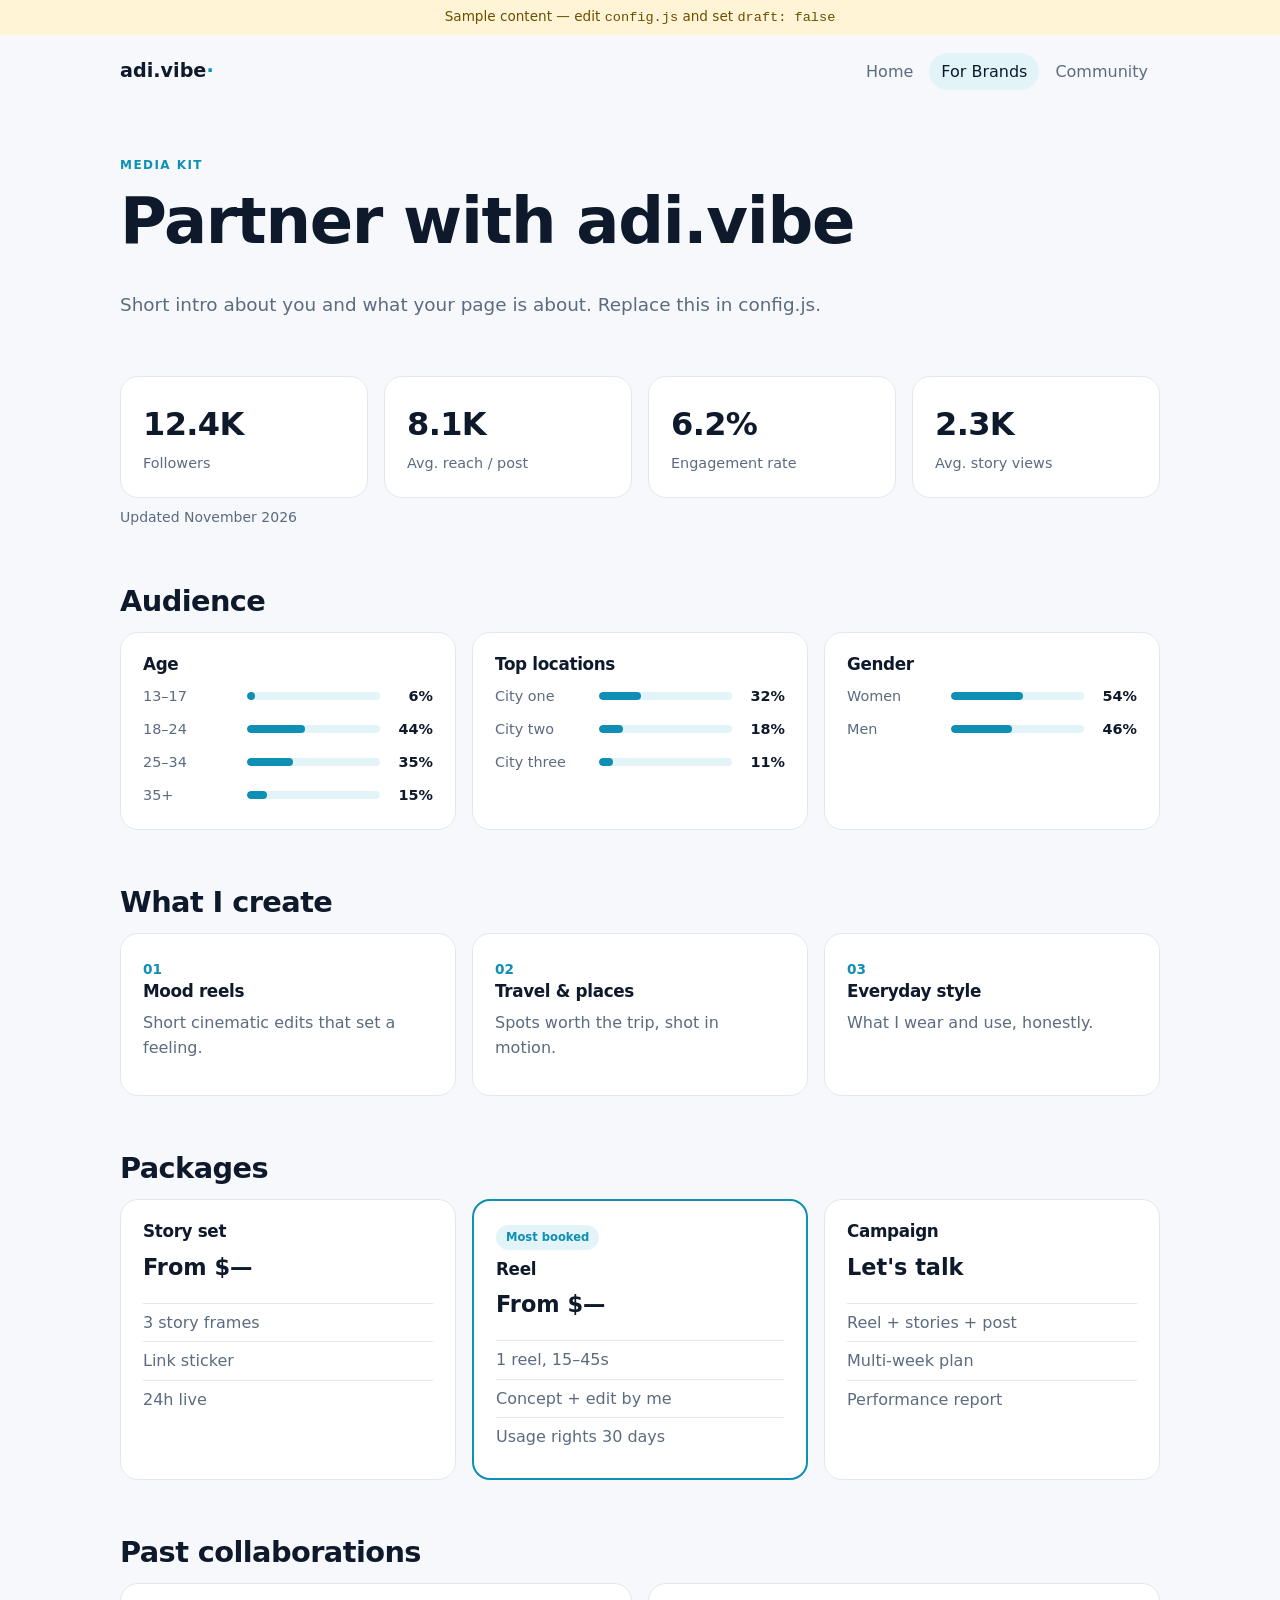
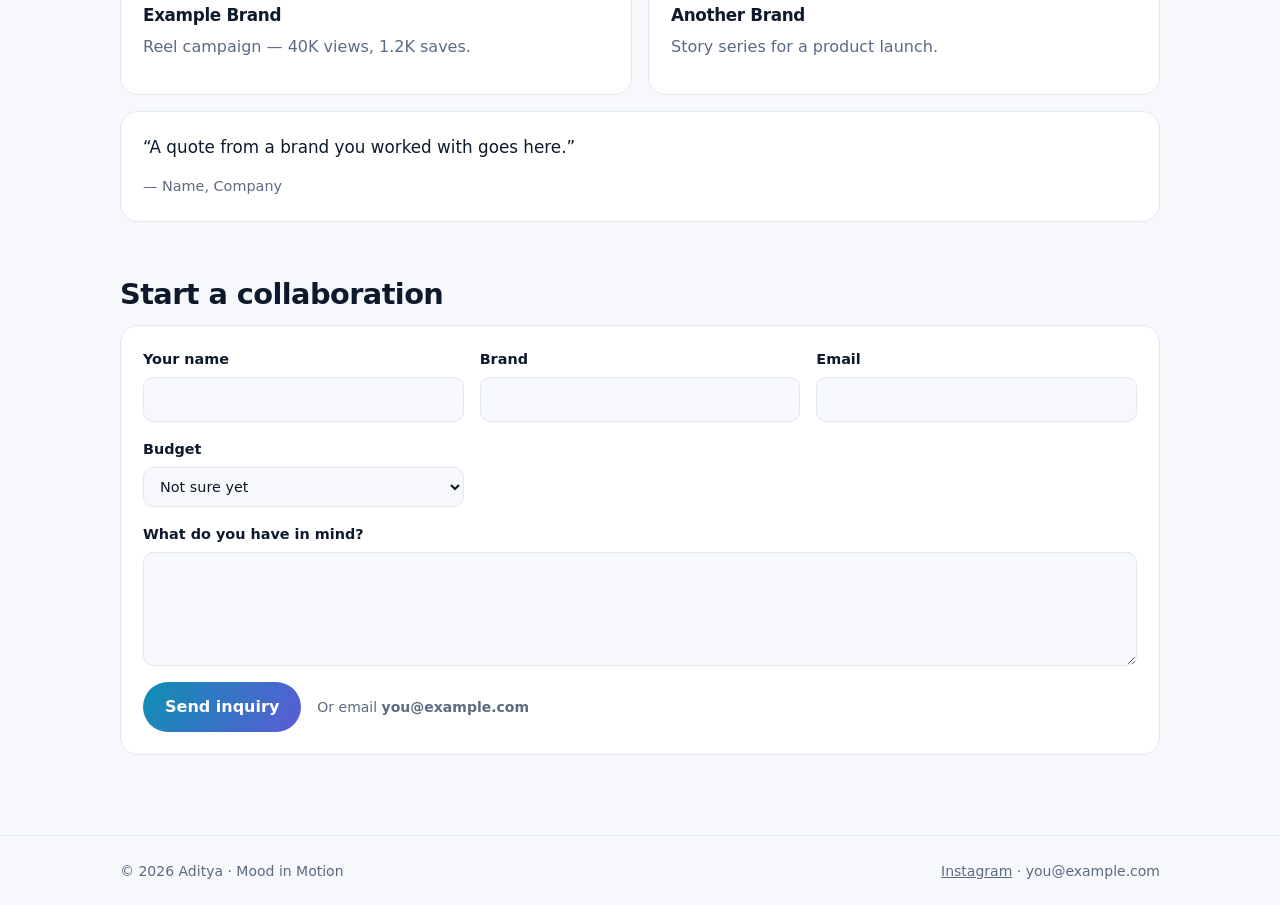
==== brands.html @ fda82de6 "Add adi.vibe website: home, brand media kit, and community hub Co-Authored-By: Claude Opus 5.5 <nore" ====
<!doctype html>
<html lang="en">
<head>
  <meta charset="utf-8">
  <meta name="viewport" content="width=device-width, initial-scale=1">
  <title>For Brands · adi.vibe</title>
  <link rel="stylesheet" href="styles.css">
</head>
<body data-page="brands">
  <header id="header"></header>

  <main class="wrap">
    <section class="page-head">
      <p class="eyebrow">Media kit</p>
      <h1>Partner with <span data-text="handle"></span></h1>
      <p class="lede" data-text="bio"></p>
    </section>

    <section>
      <div class="stats" id="stats"></div>
      <p class="muted small" id="stats-updated"></p>
    </section>

    <section>
      <h2>Audience</h2>
      <div class="grid three" id="audience"></div>
    </section>

    <section>
      <h2>What I create</h2>
      <div class="grid three" id="pillars"></div>
    </section>

    <section>
      <h2>Packages</h2>
      <div class="grid three" id="packages"></div>
    </section>

    <section>
      <h2>Past collaborations</h2>
      <div class="grid two" id="collabs"></div>
      <div class="grid two" id="testimonials"></div>
    </section>

    <section id="contact">
      <h2>Start a collaboration</h2>
      <form class="card form" id="inquiry">
        <label>Your name<input name="name" required></label>
        <label>Brand<input name="brand" required></label>
        <label>Email<input name="email" type="email" required></label>
        <label>Budget
          <select name="budget">
            <option>Not sure yet</option>
            <option>Under $500</option>
            <option>$500 – $2,000</option>
            <option>$2,000+</option>
          </select>
        </label>
        <label class="full">What do you have in mind?<textarea name="message" rows="4" required></textarea></label>
        <div class="full form-foot">
          <button class="btn" type="submit">Send inquiry</button>
          <span class="muted small">Or email <b id="inquiry-email"></b></span>
        </div>
        <p class="full muted small" id="inquiry-note" hidden>Your mail app should open with the message ready to send.</p>
      </form>
    </section>
  </main>

  <footer id="footer"></footer>
  <script src="config.js"></script>
  <script src="app.js"></script>
</body>
</html>
---- styles.css ----
:root {
  --bg: #f6f8fb;
  --surface: #ffffff;
  --text: #0e1a2b;
  --muted: #5b6b80;
  --line: #e2e8f0;
  --accent: #0e8fb3;
  --accent-2: #5b5bd6;
  --accent-soft: #e3f4f9;
  --radius: 18px;
  color-scheme: light;
}
@media (prefers-color-scheme: dark) {
  :root {
    --bg: #07111f;
    --surface: #0f1d30;
    --text: #e8eef6;
    --muted: #93a3b8;
    --line: #1e2f47;
    --accent: #3cc6e8;
    --accent-2: #8b8bff;
    --accent-soft: #10304a;
    color-scheme: dark;
  }
}

* { box-sizing: border-box; }
body {
  margin: 0;
  font: 16px/1.6 system-ui, -apple-system, "Segoe UI", Roboto, sans-serif;
  background: var(--bg);
  color: var(--text);
}
a { color: inherit; }
h1, h2, h3 { line-height: 1.15; margin: 0 0 .5em; letter-spacing: -.02em; }
h1 { font-size: clamp(2.2rem, 6vw, 4rem); }
h2 { font-size: clamp(1.4rem, 3vw, 1.8rem); }
h3 { font-size: 1.05rem; }
p { margin: 0 0 .75em; }
.wrap { max-width: 1080px; margin: 0 auto; padding-inline: 20px; }
.muted { color: var(--muted); }
.small { font-size: .875rem; }
.eyebrow { text-transform: uppercase; letter-spacing: .12em; font-size: .75rem; font-weight: 600; color: var(--accent); margin-bottom: .75em; }
.lede { font-size: 1.15rem; color: var(--muted); max-width: 60ch; }
main section { margin-block: 56px; }

/* Header / footer */
.draft { background: #fff4d6; color: #6b4e00; text-align: center; font-size: .85rem; padding: 6px 16px; }
.nav { display: flex; align-items: center; justify-content: space-between; flex-wrap: wrap; gap: 12px; padding-block: 18px; }
.logo { font-weight: 800; font-size: 1.2rem; text-decoration: none; }
.logo span { color: var(--accent); }
.nav-links { display: flex; gap: 4px; flex-wrap: wrap; }
.nav-links a { text-decoration: none; padding: 6px 12px; border-radius: 999px; color: var(--muted); }
.nav-links a:hover { color: var(--text); }
.nav-links a[aria-current="page"] { background: var(--accent-soft); color: var(--text); }
footer { border-top: 1px solid var(--line); margin-top: 80px; color: var(--muted); font-size: .875rem; }
.footer-row { display: flex; justify-content: space-between; flex-wrap: wrap; gap: 8px; padding-block: 24px; }

/* Buttons */
.btn {
  display: inline-block; border: 0; cursor: pointer; text-decoration: none; font: inherit; font-weight: 600;
  padding: 12px 22px; border-radius: 999px; color: #fff;
  background: linear-gradient(120deg, var(--accent), var(--accent-2));
}
.btn.ghost { background: transparent; color: var(--text); border: 1.5px solid var(--line); }
.btn.ghost:hover { border-color: var(--accent); }

/* Home */
.hero { padding-block: 72px 32px; }
.wave { display: inline-block; margin-left: .2em; animation: drift 4s ease-in-out infinite; }
@keyframes drift { 50% { transform: translate(6px, -4px) rotate(6deg); } }
@media (prefers-reduced-motion: reduce) { .wave { animation: none; } }
.doors { display: grid; grid-template-columns: repeat(auto-fit, minmax(280px, 1fr)); gap: 20px; }
.door {
  position: relative; overflow: hidden; text-decoration: none; padding: 36px; border-radius: 24px;
  min-height: 300px; display: flex; flex-direction: column; justify-content: flex-end; color: #fff;
  transition: transform .2s ease;
}
.door:hover { transform: translateY(-4px); }
.door .eyebrow { color: rgba(255,255,255,.8); }
.door p { color: rgba(255,255,255,.85); max-width: 40ch; }
.door .arrow { font-weight: 600; margin-top: 8px; }
.door.brands { background: linear-gradient(150deg, #0b3a5c, #0e8fb3 70%, #42d0d8); }
.door.community { background: linear-gradient(150deg, #2b1f6b, #5b5bd6 65%, #c56fd8); }

/* Cards & grids */
.page-head { margin-block: 48px 24px; }
.grid { display: grid; gap: 16px; }
.grid.two { grid-template-columns: repeat(auto-fit, minmax(260px, 1fr)); }
.grid.three { grid-template-columns: repeat(auto-fit, minmax(240px, 1fr)); }
.grid + .grid { margin-top: 16px; }
.card { background: var(--surface); border: 1px solid var(--line); border-radius: var(--radius); padding: 22px; text-decoration: none; display: block; }
a.card:hover { border-color: var(--accent); }
.card p { color: var(--muted); }
.tag { display: inline-block; font-size: .72rem; font-weight: 600; padding: 3px 10px; border-radius: 999px; background: var(--accent-soft); color: var(--accent); margin-bottom: 10px; }

/* Brands */
.stats { display: grid; grid-template-columns: repeat(auto-fit, minmax(160px, 1fr)); gap: 16px; margin-bottom: 8px; }
.stat { background: var(--surface); border: 1px solid var(--line); border-radius: var(--radius); padding: 22px; }
.stat b { display: block; font-size: 2rem; letter-spacing: -.02em; }
.stat span { color: var(--muted); font-size: .9rem; }
.bar { display: grid; grid-template-columns: 6.5em 1fr 3em; align-items: center; gap: 10px; font-size: .9rem; margin-top: 10px; }
.bar span { color: var(--muted); overflow: hidden; text-overflow: ellipsis; white-space: nowrap; }
.bar i { height: 8px; background: var(--accent-soft); border-radius: 999px; overflow: hidden; }
.bar em { display: block; height: 100%; background: var(--accent); border-radius: 999px; }
.bar b { text-align: right; font-weight: 600; }
.pillar .num { font-weight: 800; color: var(--accent); font-size: .85rem; }
.package ul { list-style: none; padding: 0; margin: 0; }
.package li { padding: 6px 0; border-top: 1px solid var(--line); color: var(--muted); }
.package .price { font-size: 1.4rem; font-weight: 700; color: var(--text); }
.package.featured { border: 2px solid var(--accent); }
blockquote { margin: 0; }
blockquote p { font-size: 1.05rem; color: var(--text) !important; }
cite { color: var(--muted); font-style: normal; font-size: .9rem; }

.form { display: grid; grid-template-columns: repeat(auto-fit, minmax(240px, 1fr)); gap: 16px; }
.form label { display: grid; gap: 6px; font-size: .9rem; font-weight: 600; }
.form .full { grid-column: 1 / -1; }
.form input, .form select, .form textarea {
  font: inherit; font-weight: 400; padding: 10px 12px; border-radius: 10px;
  border: 1px solid var(--line); background: var(--bg); color: var(--text);
}
.form input:focus, .form select:focus, .form textarea:focus { outline: 2px solid var(--accent); outline-offset: 1px; }
.form-foot { display: flex; align-items: center; gap: 16px; flex-wrap: wrap; }

/* Community */
.links { display: grid; gap: 12px; max-width: 640px; }
.pill-link {
  display: flex; justify-content: space-between; align-items: center; gap: 12px; flex-wrap: wrap;
  padding: 16px 22px; border-radius: 999px; background: var(--surface); border: 1px solid var(--line); text-decoration: none;
}
a.pill-link:hover { border-color: var(--accent); }
.pill-link span { color: var(--muted); font-size: .9rem; }
.post .thumb { aspect-ratio: 4 / 5; border-radius: 12px; margin-bottom: 14px; }
.t0 { background: linear-gradient(160deg, #0b3a5c, #42d0d8); }
.t1 { background: linear-gradient(160deg, #2b1f6b, #c56fd8); }
.t2 { background: linear-gradient(160deg, #0e8fb3, #f2b880); }
.filters { display: flex; gap: 8px; flex-wrap: wrap; margin-bottom: 16px; }
.filters button {
  font: inherit; font-size: .9rem; cursor: pointer; padding: 6px 14px; border-radius: 999px;
  border: 1px solid var(--line); background: var(--surface); color: var(--muted);
}
.filters button[aria-pressed="true"] { background: var(--text); color: var(--bg); border-color: var(--text); }
.faq { display: grid; gap: 10px; max-width: 760px; }
.faq summary { cursor: pointer; font-weight: 600; }
.faq details p { margin: 12px 0 0; }
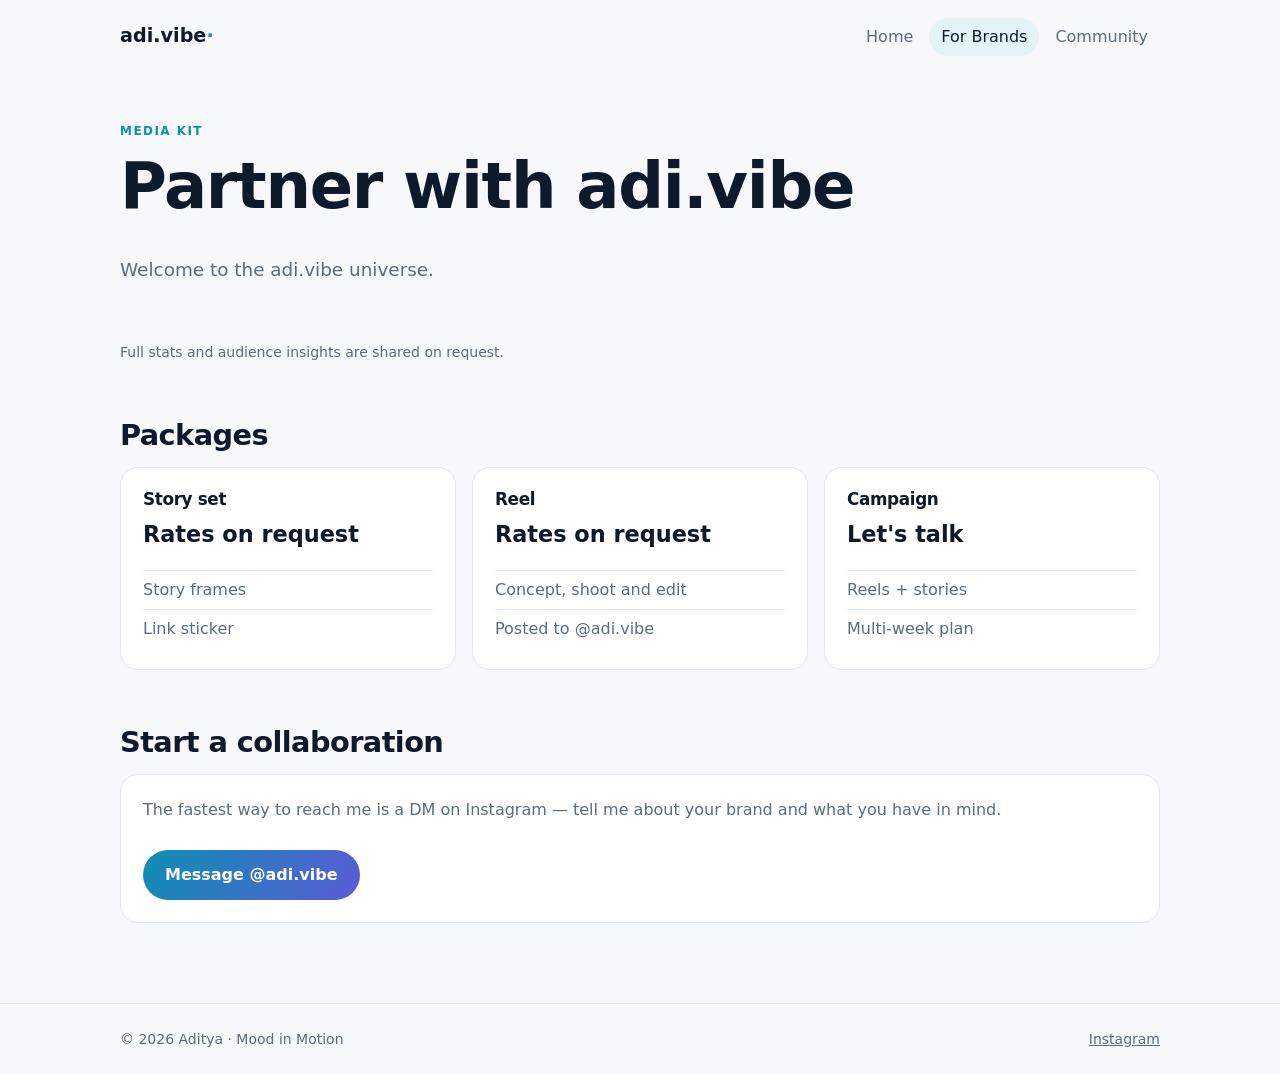
==== commit 7d746bd1: "Use only verified profile info; hide empty sections, DM fallback for brands Co-Authored-By: Claude O" ====
--- a/brands.html
+++ b/brands.html
@@ -63,6 +63,10 @@
         </div>
         <p class="full muted small" id="inquiry-note" hidden>Your mail app should open with the message ready to send.</p>
       </form>
+      <div class="card form-foot" id="dm" hidden>
+        <p>The fastest way to reach me is a DM on Instagram — tell me about your brand and what you have in mind.</p>
+        <a class="btn" target="_blank" rel="noopener">Message @adi.vibe</a>
+      </div>
     </section>
   </main>
 
--- a/styles.css
+++ b/styles.css
@@ -25,6 +25,7 @@
 }
 
 * { box-sizing: border-box; }
+[hidden] { display: none !important; }
 body {
   margin: 0;
   font: 16px/1.6 system-ui, -apple-system, "Segoe UI", Roboto, sans-serif;
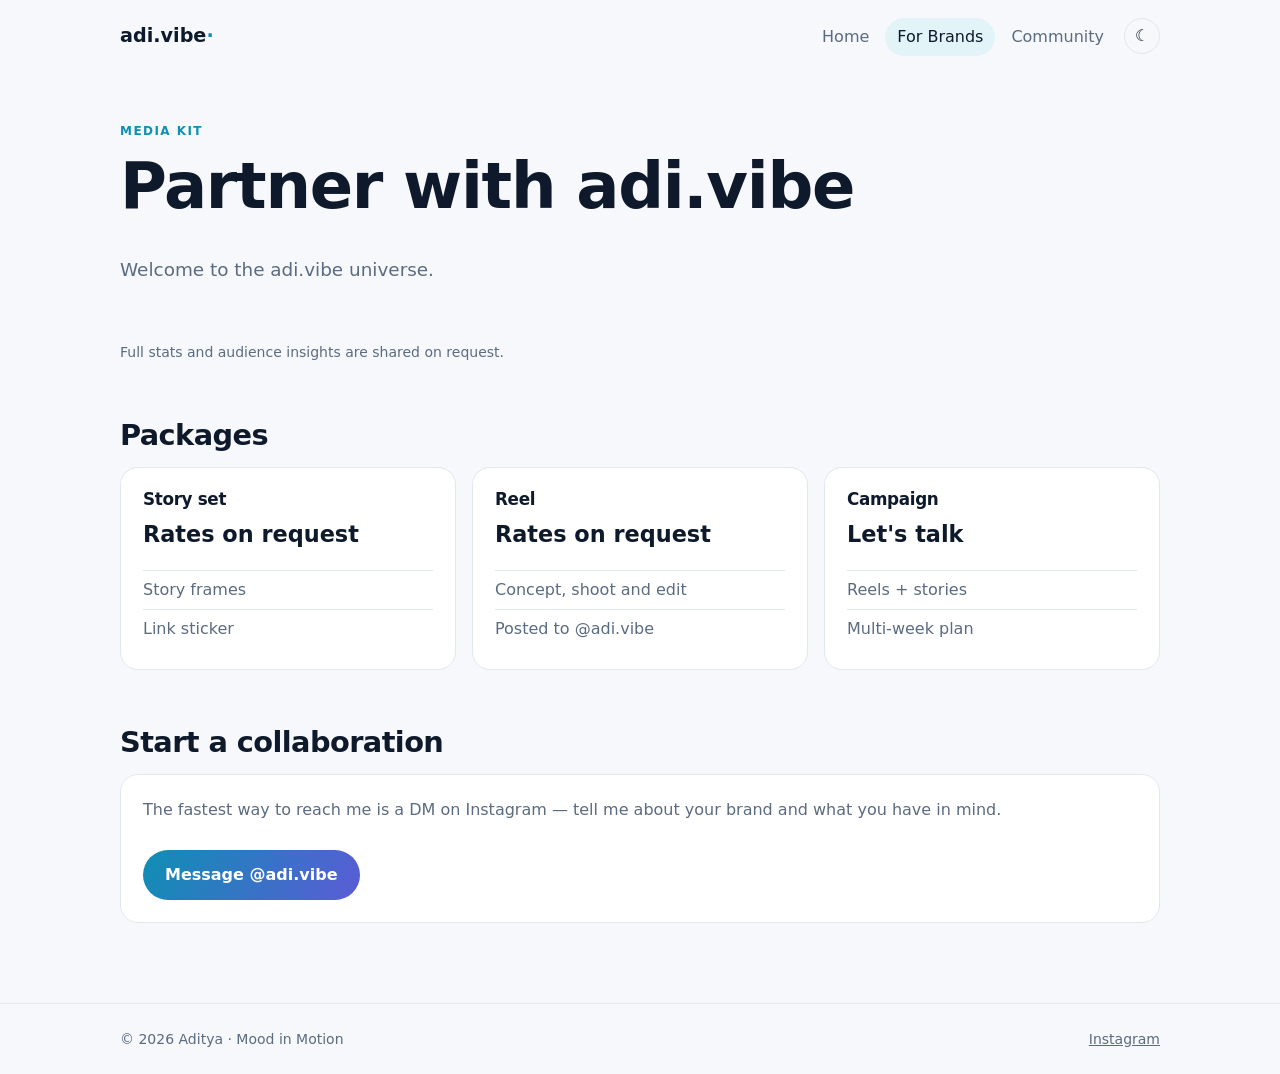
==== commit d4407520: "Add night mode toggle to header Follows the system theme until the visitor picks one; the choice is " ====
--- a/brands.html
+++ b/brands.html
@@ -5,6 +5,7 @@
   <meta name="viewport" content="width=device-width, initial-scale=1">
   <title>For Brands · adi.vibe</title>
   <link rel="stylesheet" href="styles.css">
+  <script>try { const t = localStorage.getItem("theme"); if (t) document.documentElement.dataset.theme = t; } catch (e) {}</script>
 </head>
 <body data-page="brands">
   <header id="header"></header>
--- a/styles.css
+++ b/styles.css
@@ -10,8 +10,20 @@
   --radius: 18px;
   color-scheme: light;
 }
+/* Dark theme: follows the system unless the visitor picked one with the toggle */
+:root[data-theme="dark"] {
+  --bg: #07111f;
+  --surface: #0f1d30;
+  --text: #e8eef6;
+  --muted: #93a3b8;
+  --line: #1e2f47;
+  --accent: #3cc6e8;
+  --accent-2: #8b8bff;
+  --accent-soft: #10304a;
+  color-scheme: dark;
+}
 @media (prefers-color-scheme: dark) {
-  :root {
+  :root:not([data-theme="light"]) {
     --bg: #07111f;
     --surface: #0f1d30;
     --text: #e8eef6;
@@ -54,6 +66,11 @@
 .nav-links a { text-decoration: none; padding: 6px 12px; border-radius: 999px; color: var(--muted); }
 .nav-links a:hover { color: var(--text); }
 .nav-links a[aria-current="page"] { background: var(--accent-soft); color: var(--text); }
+.theme-toggle {
+  border: 1.5px solid var(--line); background: transparent; color: var(--text); cursor: pointer;
+  width: 36px; height: 36px; border-radius: 999px; font-size: 1rem; line-height: 1; margin-left: 4px;
+}
+.theme-toggle:hover { border-color: var(--accent); }
 footer { border-top: 1px solid var(--line); margin-top: 80px; color: var(--muted); font-size: .875rem; }
 .footer-row { display: flex; justify-content: space-between; flex-wrap: wrap; gap: 8px; padding-block: 24px; }
 
